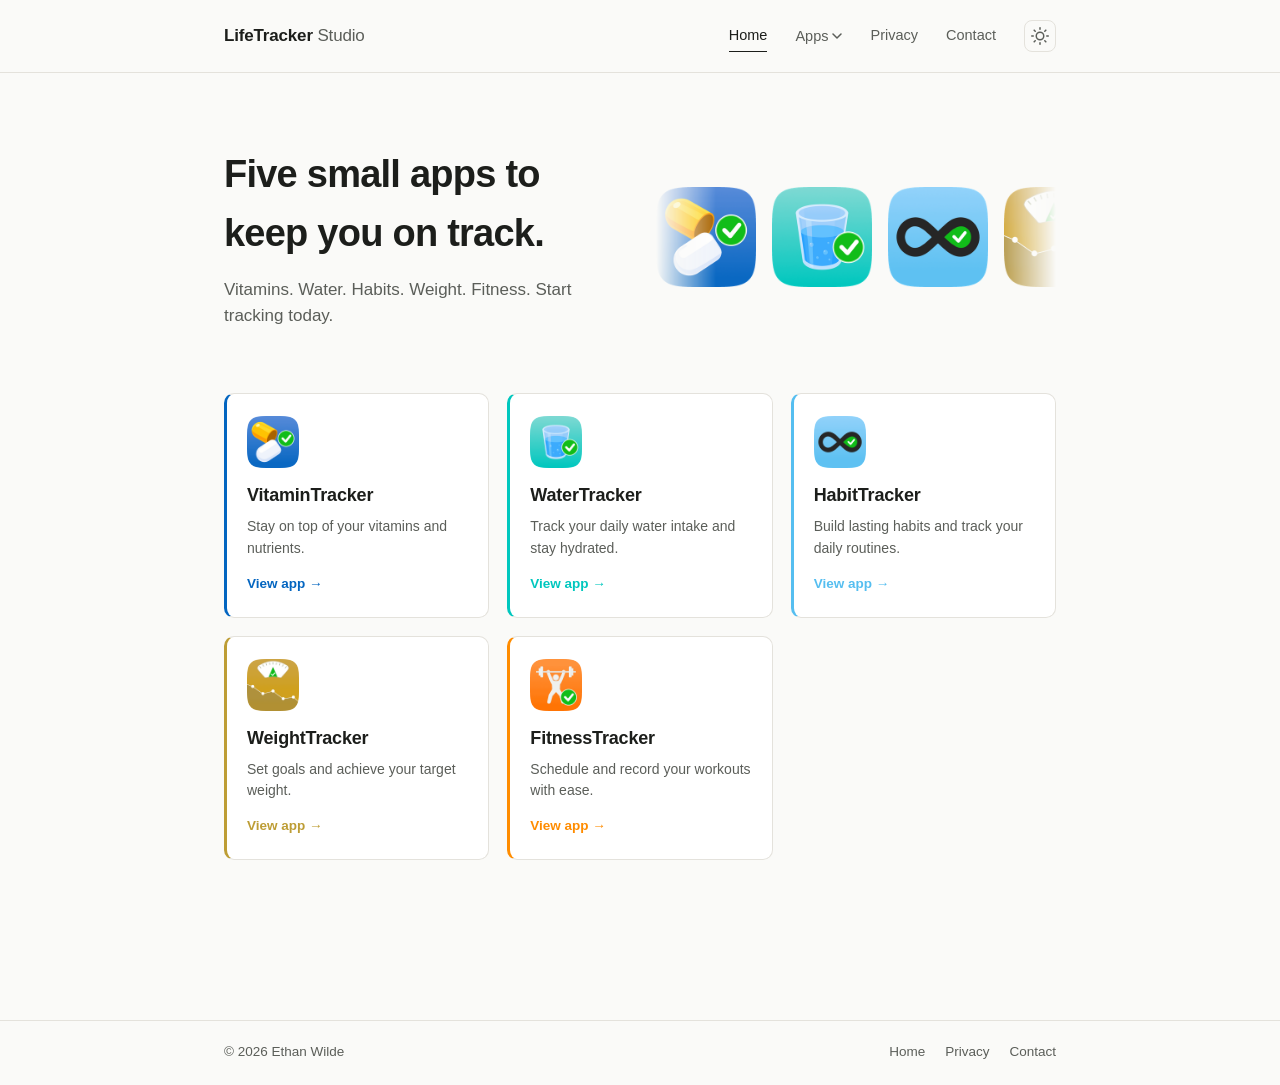
==== index.html @ 7a9c6b12 "Update index.html" ====
<!DOCTYPE html>
<html lang="en">
<head>
<meta charset="UTF-8">
<meta name="viewport" content="width=device-width, initial-scale=1.0">
<title>LifeTracker Studio — five focused apps for your daily routine</title>
<meta name="description" content="VitaminTracker, WaterTracker, HabitTracker, WeightTracker, and FitnessTracker — five small iOS apps built to make daily habits effortless.">
<link rel="stylesheet" href="style.css">
</head>
<body>

<header class="site-header">
  <div class="wrap">
    <a href="index.html" class="brand">LifeTracker<span> Studio</span></a>
    <nav class="main-nav">
      <a href="index.html" class="active">Home</a>
      <div class="nav-dropdown" id="apps-dropdown">
        <button class="nav-dropdown-toggle" aria-haspopup="true" aria-expanded="false" onclick="toggleAppsMenu()">
          Apps
          <svg width="10" height="6" viewBox="0 0 10 6" fill="none" xmlns="http://www.w3.org/2000/svg">
            <path d="M1 1L5 5L9 1" stroke="currentColor" stroke-width="1.5" stroke-linecap="round" stroke-linejoin="round"/>
          </svg>
        </button>
        <div class="nav-dropdown-menu" role="menu">
          <a href="vitamintracker.html" style="--accent: var(--vt); --tint: var(--vt-tint);">
            <img src="images/VTAppIcon.png" alt="">VitaminTracker</a>
          <a href="watertracker.html" style="--accent: var(--wt); --tint: var(--wt-tint);">
            <img src="images/WTAppIcon.png" alt="">WaterTracker</a>
          <a href="habittracker.html" style="--accent: var(--ht); --tint: var(--ht-tint);">
            <img src="images/HTAppIcon.png" alt="">HabitTracker</a>
          <a href="weighttracker.html" style="--accent: var(--mt); --tint: var(--mt-tint);">
            <img src="images/MTAppIcon.png" alt="">WeightTracker</a>          
           <a href="fitnesstracker.html" style="--accent: var(--ft); --tint: var(--ft-tint);">
            <img src="images/FTAppIcon.png" alt="">FitnessTracker</a>
        </div>
      </div>
      <a href="privacy.html">Privacy</a>
      <a href="contact.html">Contact</a>
      <button class="theme-toggle" onclick="toggleTheme()" aria-label="Toggle dark mode">
        <svg id="theme-icon" width="18" height="18" viewBox="0 0 24 24" fill="none" stroke="currentColor" stroke-width="2" stroke-linecap="round" stroke-linejoin="round">
          <circle cx="12" cy="12" r="5"/>
          <line x1="12" y1="1" x2="12" y2="3"/>
          <line x1="12" y1="21" x2="12" y2="23"/>
          <line x1="4.22" y1="4.22" x2="5.64" y2="5.64"/>
          <line x1="18.36" y1="18.36" x2="19.78" y2="19.78"/>
          <line x1="1" y1="12" x2="3" y2="12"/>
          <line x1="21" y1="12" x2="23" y2="12"/>
          <line x1="4.22" y1="19.78" x2="5.64" y2="18.36"/>
          <line x1="18.36" y1="5.64" x2="19.78" y2="4.22"/>
        </svg>
      </button>
    </nav>
    <button class="nav-toggle" onclick="toggleMobileNav()" aria-label="Toggle menu">
      <span></span>
      <span></span>
      <span></span>
    </button>
  </div>
</header>

<main>
  <section class="hero">
    <div class="wrap hero-wrap">
      <div class="hero-carousel">
        <div class="carousel-track">
          <img src="images/VTAppIcon.png" alt="VitaminTracker" class="carousel-icon">
          <img src="images/WTAppIcon.png" alt="WaterTracker" class="carousel-icon">
          <img src="images/HTAppIcon.png" alt="HabitTracker" class="carousel-icon">
          <img src="images/MTAppIcon.png" alt="WeightTracker" class="carousel-icon">     
          <img src="images/FTAppIcon.png" alt="FitnessTracker" class="carousel-icon">     
          <img src="images/VTAppIcon.png" alt="" aria-hidden="true" class="carousel-icon">
          <img src="images/WTAppIcon.png" alt="" aria-hidden="true" class="carousel-icon">
          <img src="images/HTAppIcon.png" alt="" aria-hidden="true" class="carousel-icon">
          <img src="images/MTAppIcon.png" alt="" aria-hidden="true" class="carousel-icon">
          <img src="images/FTAppIcon.png" alt="" aria-hidden="true" class="carousel-icon">
        </div>
      </div>
      <div class="hero-text">
        <h1>Five small apps to keep you on track.</h1>
        <p>Vitamins. Water. Habits. Weight. Fitness. Start tracking today.</p>
      </div>
    </div>
  </section>

  <section class="wrap">
    <div class="app-grid app-grid--3">

    <a href="vitamintracker.html" class="app-card" style="--accent: var(--vt); --tint: var(--vt-tint);">
        <img src="images/VTAppIcon.png" alt="VitaminTracker" class="app-icon">
        <h2>VitaminTracker</h2>
        <p class="tagline">Stay on top of your vitamins and nutrients.</p>
        <span class="cta">View app &rarr;</span>
      </a>
      
      <a href="watertracker.html" class="app-card" style="--accent: var(--wt); --tint: var(--wt-tint);">
        <img src="images/WTAppIcon.png" alt="WaterTracker" class="app-icon">
        <h2>WaterTracker</h2>
        <p class="tagline">Track your daily water intake and stay hydrated.</p>
        <span class="cta">View app &rarr;</span>
      </a>

   <a href="habittracker.html" class="app-card" style="--accent: var(--ht); --tint: var(--ht-tint);">
        <img src="images/HTAppIcon.png" alt="HabitTracker" class="app-icon">
        <h2>HabitTracker</h2>
        <p class="tagline">Build lasting habits and track your daily routines.</p>
        <span class="cta">View app &rarr;</span>
      </a>

      <a href="weighttracker.html" class="app-card" style="--accent: var(--mt); --tint: var(--mt-tint);">
        <img src="images/MTAppIcon.png" alt="WeightTracker" class="app-icon">
        <h2>WeightTracker</h2>
        <p class="tagline">Set goals and achieve your target weight.</p>
        <span class="cta">View app &rarr;</span>
      </a>

      <a href="fitnesstracker.html" class="app-card" style="--accent: var(--ft); --tint: var(--ft-tint);">
          <img src="images/FTAppIcon.png" alt="FitnessTracker" class="app-icon">
          <h2>FitnessTracker</h2>
          <p class="tagline">Schedule and record your workouts with ease.</p>
          <span class="cta">View app &rarr;</span>
        </a>

    </div>
  </section>
</main>

<footer class="site-footer">
  <div class="wrap">
    <span>&copy; 2026 Ethan Wilde</span>
    <div class="footer-links">
      <a href="index.html">Home</a>
      <a href="privacy.html">Privacy</a>
      <a href="contact.html">Contact</a>
    </div>
  </div>
</footer>

<script>
function toggleAppsMenu() {
  const dropdown = document.getElementById('apps-dropdown');
  const isMobile = window.innerWidth <= 760;
  
  if (isMobile) {
    dropdown.classList.toggle('expanded');
  } else {
    const isOpen = dropdown.classList.toggle('open');
    dropdown.querySelector('[aria-expanded]').setAttribute('aria-expanded', isOpen);
  }
}

document.addEventListener('click', function(e) {
  const dropdown = document.getElementById('apps-dropdown');
  if (!dropdown.contains(e.target)) {
    dropdown.classList.remove('open');
    dropdown.querySelector('[aria-expanded]').setAttribute('aria-expanded', 'false');
  }
});


function toggleTheme() {
  const isDark = document.body.classList.toggle('dark');
  localStorage.setItem('theme', isDark ? 'dark' : 'light');
  updateThemeIcon(isDark);
}

function updateThemeIcon(isDark) {
  const icon = document.getElementById('theme-icon');
  if (isDark) {
    icon.innerHTML = '<path d="M21 12.79A9 9 0 1 1 11.21 3 7 7 0 0 0 21 12.79z"/>';
  } else {
    icon.innerHTML = '<circle cx="12" cy="12" r="5"/><line x1="12" y1="1" x2="12" y2="3"/><line x1="12" y1="21" x2="12" y2="23"/><line x1="4.22" y1="4.22" x2="5.64" y2="5.64"/><line x1="18.36" y1="18.36" x2="19.78" y2="19.78"/><line x1="1" y1="12" x2="3" y2="12"/><line x1="21" y1="12" x2="23" y2="12"/><line x1="4.22" y1="19.78" x2="5.64" y2="18.36"/><line x1="18.36" y1="5.64" x2="19.78" y2="4.22"/>';
  }
}

// Apply saved theme on load
(function() {
  const saved = localStorage.getItem('theme');
  if (saved === 'dark') {
    document.body.classList.add('dark');
    updateThemeIcon(true);
  }
})();

function toggleMobileNav() {
  document.querySelector('nav.main-nav').classList.toggle('open');
}
</script>


</body>
</html>
---- style.css ----
:root {
  --bg: #FAFAF8;
  --ink: #1C1E1B;
  --ink-soft: #5B5E59;
  --line: #E4E2DC;
  --card-bg: #FFFFFF;

  --wt: #00C7BE;
  --wt-tint: #E0FAF9;

  --vt: #0365C0;
  --vt-tint: #E0EDFF;

  --ht: #55BEF0;
  --ht-tint: #E5F5FD;

  --mt: #BD9D35;
  --mt-tint: #F7F0D9;

  --ft: #FF8C00;
  --ft-tint: #FFE8D1;

  --maxw: 880px;
}

* { box-sizing: border-box; }

html {
  scroll-behavior: smooth;
}

body {
  margin: 0;
  background: var(--bg);
  color: var(--ink);
  font-family: -apple-system, BlinkMacSystemFont, "Inter", "Helvetica Neue", Arial, sans-serif;
  font-size: 16px;
  line-height: 1.55;
  -webkit-font-smoothing: antialiased;
}

a {
  color: inherit;
}

.wrap {
  max-width: var(--maxw);
  margin: 0 auto;
  padding: 0 24px;
}

/* ---------- Header ---------- */

.site-header {
  border-bottom: 1px solid var(--line);
}

.site-header .wrap {
  display: flex;
  align-items: center;
  justify-content: space-between;
  height: 72px;
}

.brand {
  font-weight: 700;
  font-size: 17px;
  letter-spacing: -0.01em;
  text-decoration: none;
  color: var(--ink);
}

.brand span {
  color: var(--ink-soft);
  font-weight: 500;
}

nav.main-nav {
  display: flex;
  align-items: center;
  gap: 28px;
}

nav.main-nav a {
  text-decoration: none;
  font-size: 14.5px;
  font-weight: 500;
  color: var(--ink-soft);
  padding: 4px 0;
  border-bottom: 1px solid transparent;
  transition: color 0.15s ease, border-color 0.15s ease;
}

nav.main-nav a:hover,
nav.main-nav a:focus-visible {
  color: var(--ink);
  border-bottom-color: var(--ink);
}

nav.main-nav a.active {
  color: var(--ink);
  border-bottom-color: var(--ink);
}

/* ---------- Apps dropdown ---------- */

.nav-dropdown {
  position: relative;
}

.nav-dropdown-toggle {
  display: flex;
  align-items: center;
  gap: 4px;
  background: none;
  border: none;
  cursor: pointer;
  font-family: inherit;
  font-size: 14.5px;
  font-weight: 500;
  color: var(--ink-soft);
  padding: 4px 0;
  border-bottom: 1px solid transparent;
  transition: color 0.15s ease, border-color 0.15s ease;
}

.nav-dropdown-toggle:hover,
.nav-dropdown-toggle:focus-visible {
  color: var(--ink);
  border-bottom-color: var(--ink);
  outline: none;
}

.nav-dropdown-toggle.active {
  color: var(--ink);
  border-bottom-color: var(--ink);
}

.nav-dropdown-toggle svg {
  transition: transform 0.15s ease;
}

.nav-dropdown.open .nav-dropdown-toggle svg {
  transform: rotate(180deg);
}

.nav-dropdown-menu {
  display: none;
  position: absolute;
  top: calc(100% + 12px);
  right: 0;
  min-width: 180px;
  background: var(--card-bg);
  border: 1px solid var(--line);
  border-radius: 10px;
  box-shadow: 0 8px 24px rgba(28, 30, 27, 0.09);
  padding: 6px;
  z-index: 100;
}

.nav-dropdown.open .nav-dropdown-menu {
  display: block;
}

.nav-dropdown-menu a {
  display: flex;
  align-items: center;
  gap: 9px;
  padding: 9px 12px;
  border-radius: 6px;
  font-size: 14px;
  font-weight: 500;
  color: var(--ink-soft);
  text-decoration: none;
  border: none !important;
  transition: background 0.12s ease, color 0.12s ease;
}

.nav-dropdown-menu a img {
  width: 48px;
  height: 48px;
  border-radius: 6px;
  flex-shrink: 0;
}

.nav-dropdown-menu a:hover,
.nav-dropdown-menu a:focus-visible {
  background: var(--tint);
  color: var(--ink);
}

body.dark .nav-dropdown-menu a:hover,
body.dark .nav-dropdown-menu a:focus-visible {
  color: #1C1E1B !important;
}

.nav-dropdown-menu a.active {
  color: var(--ink);
  font-weight: 600;
}

/* ---------- Footer ---------- */

.site-footer {
  border-top: 1px solid var(--line);
  margin-top: 96px;
}

.site-footer .wrap {
  display: flex;
  align-items: center;
  justify-content: space-between;
  height: 64px;
  font-size: 13.5px;
  color: var(--ink-soft);
}

.site-footer a {
  text-decoration: none;
  color: var(--ink-soft);
}

.site-footer a:hover {
  color: var(--ink);
}

.footer-links {
  display: flex;
  gap: 20px;
}

/* ---------- Hero ---------- */

.hero {
  padding: 72px 0 56px;
}

.hero h1 {
  font-size: 38px;
  font-weight: 700;
  letter-spacing: -0.02em;
  margin: 0 0 14px;
  max-width: 16ch;
}

.hero p {
  font-size: 17px;
  color: var(--ink-soft);
  max-width: 48ch;
  margin: 0;
}

/* ---------- App cards (homepage) ---------- */

.app-grid {
  display: grid;
  grid-template-columns: repeat(3, 1fr);
  gap: 18px;
  padding: 8px 0 64px;
}

.app-grid--4 {
  grid-template-columns: repeat(4, 1fr);
}

.app-grid--3 {
  grid-template-columns: repeat(3, 1fr);
}

.app-card {
  background: var(--card-bg);
  border: 1px solid var(--line);
  border-left: 3px solid var(--accent, var(--ink));
  border-radius: 10px;
  padding: 22px 20px;
  text-decoration: none;
  color: var(--ink);
  display: flex;
  flex-direction: column;
  gap: 14px;
  transition: transform 0.15s ease, box-shadow 0.15s ease;
}

.app-card:hover,
.app-card:focus-visible {
  transform: translateY(-2px);
  box-shadow: 0 6px 20px rgba(28, 30, 27, 0.06);
}

.app-icon-placeholder {
  width: 52px;
  height: 52px;
  border-radius: 13px;
  background: var(--tint, var(--line));
  display: flex;
  align-items: center;
  justify-content: center;
  font-weight: 700;
  font-size: 17px;
  color: var(--accent, var(--ink-soft));
}

.app-icon {
  width: 52px;
  height: 52px;
  border-radius: 13px;
  object-fit: cover;
}

.app-icon-big {
  width: 104px;
  height: 104px;
  border-radius: 13px;
  object-fit: cover;
}

.app-card h2 {
  margin: 0;
  font-size: 18px;
  letter-spacing: -0.01em;
}

.app-card .tagline {
  margin: -8px 0 0;
  font-size: 14px;
  color: var(--ink-soft);
}

.app-card .cta {
  margin-top: auto;
  font-size: 13.5px;
  font-weight: 600;
  color: var(--accent, var(--ink));
}

/* ---------- App detail page ---------- */

.app-header {
  padding: 56px 0 36px;
  border-bottom: 1px solid var(--line);
}

.app-header .eyebrow {
  display: inline-flex;
  align-items: center;
  gap: 8px;
  font-size: 30px;
  font-weight: 700;
  letter-spacing: 0.06em;
  text-transform: uppercase;
  color: var(--accent);
  margin-bottom: 16px;
}



.app-header .icon-row {
  display: flex;
  align-items: center;
  gap: 18px;
  margin-bottom: 18px;
}

.app-header .app-icon-placeholder {
  width: 64px;
  height: 64px;
  border-radius: 16px;
  font-size: 20px;
}

.app-header h1 {
  font-size: 32px;
  margin: 0;
  letter-spacing: -0.02em;
}

.app-header .tagline {
  font-size: 17px;
  color: var(--ink-soft);
  max-width: 52ch;
  margin: 0;
}

.section {
  padding: 48px 0;
  border-bottom: 1px solid var(--line);
}

.section:last-of-type {
  border-bottom: none;
}

.section h2 {
  font-size: 13px;
  font-weight: 700;
  letter-spacing: 0.06em;
  text-transform: uppercase;
  color: var(--ink-soft);
  margin: 0 0 22px;
}

.feature-list {
  list-style: none;
  margin: 0;
  padding: 0;
  display: grid;
  grid-template-columns: 1fr 1fr;
  gap: 20px 28px;
}

.feature-list li {
  padding-left: 22px;
  position: relative;
  font-size: 15px;
}

.feature-list li::before {
  content: "";
  position: absolute;
  left: 0;
  top: 7px;
  width: 9px;
  height: 9px;
  border-radius: 2px;
  background: var(--accent);
}

.feature-list strong {
  display: block;
  font-size: 15.5px;
  margin-bottom: 2px;
}

.feature-list .desc {
  color: var(--ink-soft);
  font-size: 14px;
}

.screenshot-row {
  display: flex;
  gap: 16px;
}

.screenshot-placeholder {
  flex: 1;
  aspect-ratio: 9 / 16;
  background: var(--tint);
  border: 1px solid var(--line);
  border-radius: 18px;
  display: flex;
  align-items: center;
  justify-content: center;
  color: var(--accent);
  font-size: 13px;
  font-weight: 600;
}

.platform-row {
  display: flex;
  gap: 10px;
  flex-wrap: wrap;
}

.platform-pill {
  border: 1px solid var(--line);
  border-radius: 100px;
  padding: 7px 14px;
  font-size: 13.5px;
  font-weight: 500;
  color: var(--ink-soft);
}

.store-button {
  display: inline-flex;
  align-items: center;
  gap: 8px;
  background: var(--ink);
  color: var(--bg);
  text-decoration: none;
  padding: 12px 20px;
  border-radius: 9px;
  font-size: 14.5px;
  font-weight: 600;
  margin-top: 6px;
}

.store-button:hover {
  opacity: 0.88;
}

.store-button.disabled {
  background: var(--line);
  color: var(--ink-soft);
  pointer-events: none;
}

.other-apps {
  display: grid;
  grid-template-columns: 1fr 1fr 1fr;
  gap: 14px;
}

/* ---------- Generic page (privacy / contact) ---------- */

.page-header {
  padding: 56px 0 28px;
  border-bottom: 1px solid var(--line);
}

.page-header h1 {
  font-size: 30px;
  margin: 0 0 10px;
  letter-spacing: -0.02em;
}

.page-header p {
  color: var(--ink-soft);
  margin: 0;
  font-size: 15px;
}

.prose {
  padding: 40px 0 64px;
  max-width: 68ch;
}

.prose h2 {
  font-size: 18px;
  margin: 36px 0 12px;
  letter-spacing: -0.01em;
}

.prose h2:first-child {
  margin-top: 0;
}

.prose p, .prose li {
  font-size: 15px;
  color: var(--ink-soft);
}

.prose ul {
  padding-left: 20px;
}

.prose strong {
  color: var(--ink);
}

/* ---------- Contact form ---------- */

.contact-layout {
  display: grid;
  grid-template-columns: 1.1fr 0.9fr;
  gap: 56px;
  padding: 40px 0 72px;
}

.contact-form {
  display: flex;
  flex-direction: column;
  gap: 16px;
}

.field {
  display: flex;
  flex-direction: column;
  gap: 6px;
}

.field label {
  font-size: 13.5px;
  font-weight: 600;
}

.field input,
.field select,
.field textarea {
  font-family: inherit;
  font-size: 15px;
  padding: 11px 13px;
  border: 1px solid var(--line);
  border-radius: 8px;
  background: var(--card-bg);
  color: var(--ink);
}

.field input:focus-visible,
.field select:focus-visible,
.field textarea:focus-visible {
  outline: 2px solid var(--ink);
  outline-offset: 1px;
}

.field textarea {
  resize: vertical;
  min-height: 130px;
}

.submit-btn {
  align-self: flex-start;
  background: var(--ink);
  color: var(--bg);
  border: none;
  font-family: inherit;
  font-size: 15px;
  font-weight: 600;
  padding: 12px 22px;
  border-radius: 9px;
  cursor: pointer;
  margin-top: 4px;
}

.submit-btn:hover {
  opacity: 0.88;
}

.contact-side h2 {
  font-size: 13px;
  font-weight: 700;
  letter-spacing: 0.06em;
  text-transform: uppercase;
  color: var(--ink-soft);
  margin: 0 0 16px;
}

.contact-card {
  border: 1px solid var(--line);
  border-radius: 10px;
  padding: 18px;
  margin-bottom: 14px;
}

.contact-card .name {
  font-weight: 600;
  font-size: 14.5px;
  margin-bottom: 2px;
}

.contact-card .email {
  font-size: 14px;
  color: var(--ink-soft);
  text-decoration: none;
}

.contact-card .email:hover {
  color: var(--ink);
}

.form-note {
  font-size: 13px;
  color: var(--ink-soft);
  margin-top: 4px;
}

/* ---------- Responsive ---------- */

@media (max-width: 760px) {
  .app-grid {
    grid-template-columns: 1fr;
  }
  .app-grid--4 {
    grid-template-columns: 1fr;
  }
  .other-apps {
    grid-template-columns: 1fr;
  }
  .feature-list {
    grid-template-columns: 1fr;
  }
 
  .contact-layout {
    grid-template-columns: 1fr;
    gap: 36px;
  }
  .hero h1 {
    font-size: 30px;
  }
  nav.main-nav {
    gap: 16px;
  }
  .site-header .wrap {
    flex-wrap: wrap;
    height: auto;
    padding-top: 16px;
    padding-bottom: 16px;
    gap: 10px;
  }
  .nav-dropdown-menu a img {
  width: 32px;
  height: 32px;
  border-radius: 8px;
}
.hero-carousel {
  display: block;
  width: 100%;
  height: 70px;
  mask-image: linear-gradient(to right, transparent, black 10%, black 90%, transparent);
  -webkit-mask-image: linear-gradient(to right, transparent, black 10%, black 90%, transparent);
}

.carousel-icon {
  width: 60px;
  height: 60px;
  border-radius: 14px;
}
}

.screenshot-row {
  display: flex;
  gap: 16px;
  overflow-x: auto;
  -webkit-overflow-scrolling: touch;
  scrollbar-width: none;
  padding-bottom: 8px;
}

.screenshot-row::-webkit-scrollbar {
  display: none;
}

.screenshot {
  height: 420px;
  width: auto;
  border-radius: 18px;
  flex: 0 0 auto;
  display: block;
}

@media (prefers-reduced-motion: reduce) {
  * {
    transition: none !important;
    scroll-behavior: auto !important;
  }
}

/* ---------- Theme toggle ---------- */

.theme-toggle {
  background: none;
  border: 1px solid var(--line);
  border-radius: 8px;
  padding: 6px;
  cursor: pointer;
  color: var(--ink-soft);
  display: flex;
  align-items: center;
  justify-content: center;
  transition: color 0.15s ease, border-color 0.15s ease;
}

.theme-toggle:hover {
  color: var(--ink);
  border-color: var(--ink-soft);
}

body.dark {
  --bg: #141414;
  --ink: #F0F0EE;
  --ink-soft: #8A8D87;
  --line: #2C2C2C;
  --card-bg: #1E1E1E;
}


.hero-wrap {
  display: flex;
  align-items: center;
  justify-content: space-between;
  gap: 40px;
}

.hero-text {
  flex: 1;
}

.hero-carousel {
  height: 100px;
  width: 400px;
  overflow: hidden;
  flex-shrink: 0;
  mask-image: linear-gradient(to right, transparent, black 15%, black 85%, transparent);
  -webkit-mask-image: linear-gradient(to right, transparent, black 15%, black 85%, transparent);
}

.carousel-track {
  display: flex;
  flex-direction: row;
  gap: 16px;
  animation: carousel-scroll 14s linear infinite;
}

.carousel-icon {
  width: 100px;
  height: 100px;
  border-radius: 18px;
  flex-shrink: 0;
}

@keyframes carousel-scroll {
  0%   { transform: translateX(0); }
  100% { transform: translateX(calc(-4 * (100px + 16px))); }
}

@media (max-width: 760px) {
  .hero-wrap {
    flex-direction: column;
  }
}


.nav-toggle {
  display: none;
  flex-direction: column;
  gap: 5px;
  background: none;
  border: none;
  cursor: pointer;
  padding: 4px;
}

.nav-toggle span {
  display: block;
  width: 22px;
  height: 2px;
  background: var(--ink);
  border-radius: 2px;
  transition: all 0.2s ease;
}

@media (max-width: 760px) {
  .nav-toggle {
    display: flex;
  }

  nav.main-nav {
    display: none;
    flex-direction: column;
    align-items: flex-start;
    gap: 0;
    position: absolute;
    top: 100%;
    left: 0;
    right: 0;
    background: var(--card-bg);
    border-bottom: 1px solid var(--line);
    padding: 12px 24px 20px;
    z-index: 200;
  }

  nav.main-nav.open {
    display: flex;
  }

  nav.main-nav a {
    padding: 10px 0;
    width: 100%;
    border-bottom: 1px solid var(--line);
  }

  nav.main-nav a:last-child {
    border-bottom: none;
  }

  .site-header .wrap {
    position: relative;
  }
}

@media (max-width: 760px) {
  .theme-toggle {
    display: flex;
    align-items: center;
    gap: 10px;
    width: 100%;
    padding: 10px 0;
    border: none;
    border-top: 1px solid var(--line);
    border-radius: 0;
    justify-content: flex-start;
  }

  .theme-toggle::after {
    content: "Toggle dark mode";
    font-size: 14.5px;
    font-weight: 500;
    color: var(--ink-soft);
  }
}

@media (max-width: 760px) {
  .nav-dropdown-menu {
    display: none;
    position: static;
    box-shadow: none;
    border: none;
    border-radius: 0;
    padding: 4px 0 4px 16px;
    background: none;
    min-width: unset;
  }

  .nav-dropdown.expanded .nav-dropdown-menu {
    display: block;
  }

  .nav-dropdown.expanded .nav-dropdown-toggle svg {
    transform: rotate(180deg);
  }

  .nav-dropdown-toggle {
    width: 100%;
    padding: 10px 0;
    border-bottom: 1px solid var(--line);
  }

  .nav-dropdown-menu a {
    padding: 10px 0;
    border-bottom: 1px solid var(--line);
    border-radius: 0;
  }

  .nav-dropdown-menu a:last-child {
    border-bottom: none;
  }
}

@media (min-width: 761px) {
  .hero-wrap {
    flex-direction: row-reverse;
  }
}
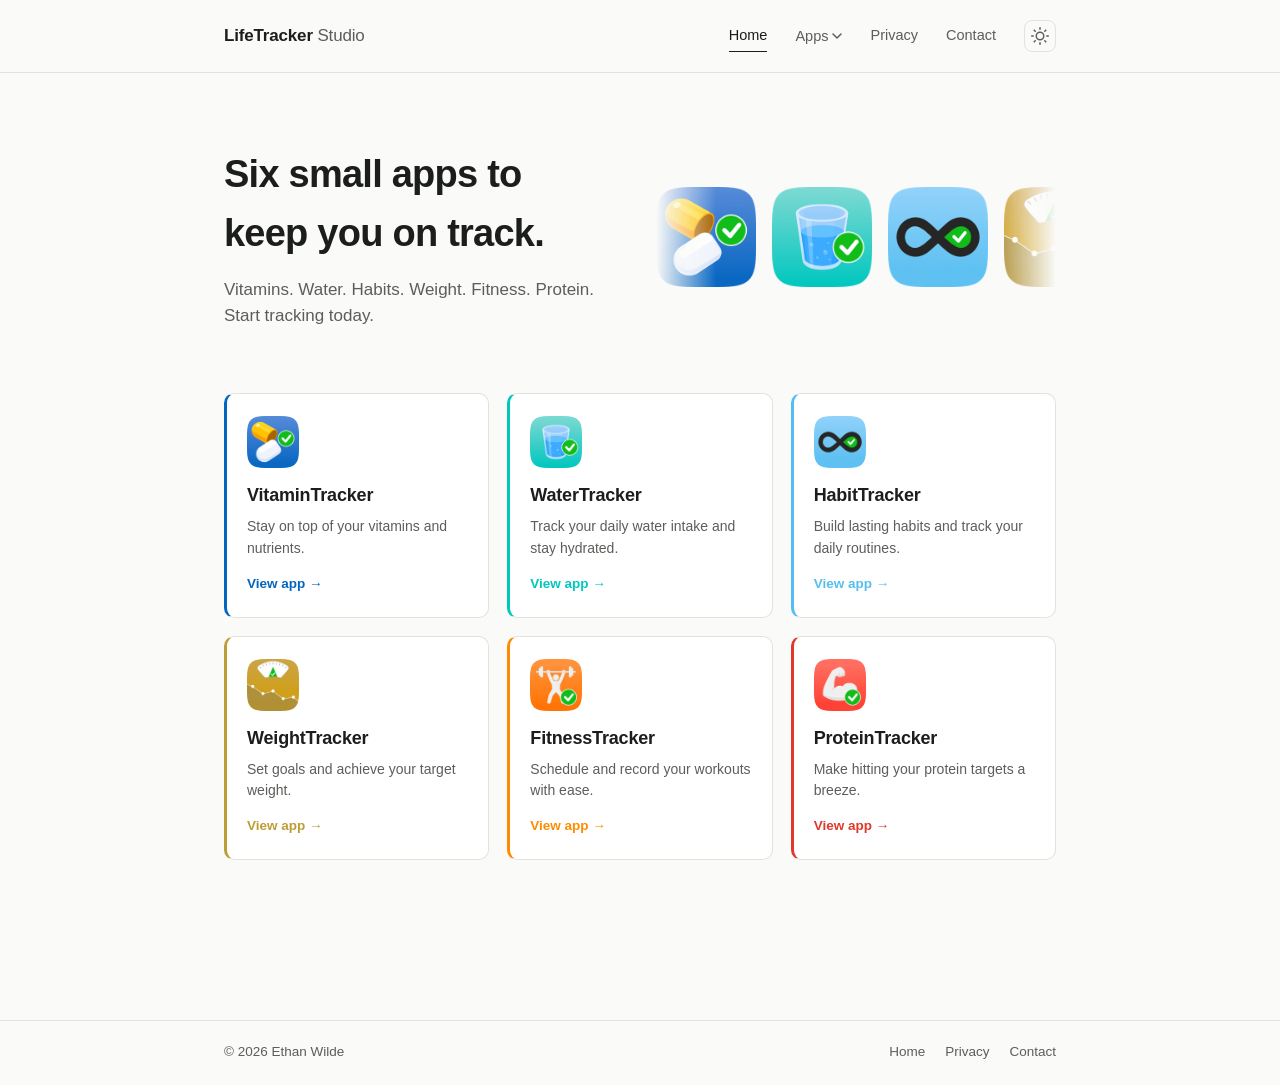
==== commit e2487397: "Update index.html" ====
--- a/index.html
+++ b/index.html
@@ -3,8 +3,8 @@
 <head>
 <meta charset="UTF-8">
 <meta name="viewport" content="width=device-width, initial-scale=1.0">
-<title>LifeTracker Studio — five focused apps for your daily routine</title>
-<meta name="description" content="VitaminTracker, WaterTracker, HabitTracker, WeightTracker, and FitnessTracker — five small iOS apps built to make daily habits effortless.">
+<title>LifeTracker Studio — six focused apps for your daily routine</title>
+<meta name="description" content="VitaminTracker, WaterTracker, HabitTracker, WeightTracker, FitnessTracker, and ProteinTracker — six small iOS apps built to make daily habits effortless.">
 <link rel="stylesheet" href="style.css">
 </head>
 <body>
@@ -32,6 +32,8 @@
             <img src="images/MTAppIcon.png" alt="">WeightTracker</a>          
            <a href="fitnesstracker.html" style="--accent: var(--ft); --tint: var(--ft-tint);">
             <img src="images/FTAppIcon.png" alt="">FitnessTracker</a>
+          <a href="proteintracker.html" style="--accent: var(--st); --tint: var(--st-tint);">
+            <img src="images/STAppIcon.png" alt="">ProteinTracker</a>
         </div>
       </div>
       <a href="privacy.html">Privacy</a>
@@ -67,17 +69,19 @@
           <img src="images/WTAppIcon.png" alt="WaterTracker" class="carousel-icon">
           <img src="images/HTAppIcon.png" alt="HabitTracker" class="carousel-icon">
           <img src="images/MTAppIcon.png" alt="WeightTracker" class="carousel-icon">     
-          <img src="images/FTAppIcon.png" alt="FitnessTracker" class="carousel-icon">     
+          <img src="images/FTAppIcon.png" alt="FitnessTracker" class="carousel-icon"> 
+          <img src="images/STAppIcon.png" alt="ProteinTracker" class="carousel-icon">
           <img src="images/VTAppIcon.png" alt="" aria-hidden="true" class="carousel-icon">
           <img src="images/WTAppIcon.png" alt="" aria-hidden="true" class="carousel-icon">
           <img src="images/HTAppIcon.png" alt="" aria-hidden="true" class="carousel-icon">
           <img src="images/MTAppIcon.png" alt="" aria-hidden="true" class="carousel-icon">
           <img src="images/FTAppIcon.png" alt="" aria-hidden="true" class="carousel-icon">
+          <img src="images/STAppIcon.png" alt="" aria-hidden="true" class="carousel-icon">
         </div>
       </div>
       <div class="hero-text">
-        <h1>Five small apps to keep you on track.</h1>
-        <p>Vitamins. Water. Habits. Weight. Fitness. Start tracking today.</p>
+        <h1>Six small apps to keep you on track.</h1>
+        <p>Vitamins. Water. Habits. Weight. Fitness. Protein. Start tracking today.</p>
       </div>
     </div>
   </section>
@@ -117,6 +121,13 @@
           <img src="images/FTAppIcon.png" alt="FitnessTracker" class="app-icon">
           <h2>FitnessTracker</h2>
           <p class="tagline">Schedule and record your workouts with ease.</p>
+          <span class="cta">View app &rarr;</span>
+        </a>
+
+        <a href="proteintracker.html" class="app-card" style="--accent: var(--st); --tint: var(--st-tint);">
+          <img src="images/STAppIcon.png" alt="ProteinTracker" class="app-icon">
+          <h2>ProteinTracker</h2>
+          <p class="tagline">Make hitting your protein targets a breeze.</p>
           <span class="cta">View app &rarr;</span>
         </a>
 
--- a/style.css
+++ b/style.css
@@ -19,6 +19,9 @@
 
   --ft: #FF8C00;
   --ft-tint: #FFE8D1;
+
+  --st: #e0392b;
+  --st-tint: #fdecea;
 
   --maxw: 880px;
 }
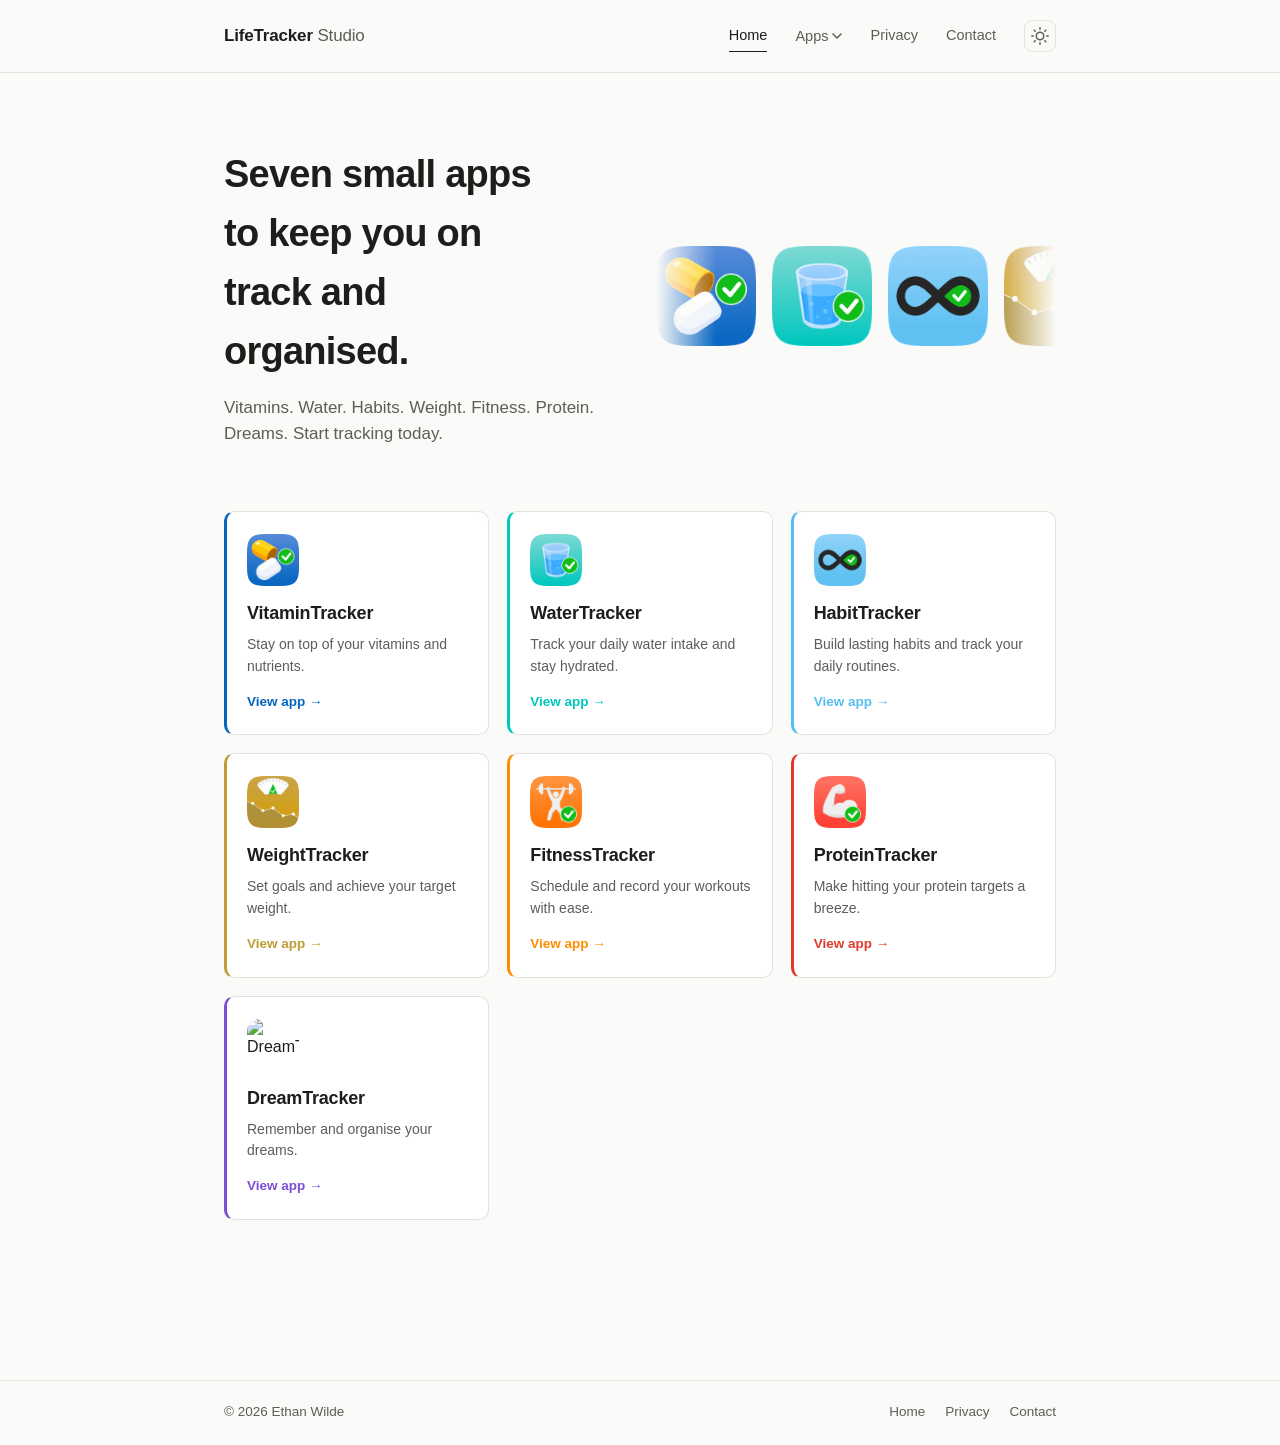
==== commit 782052c9: "Update index.html" ====
--- a/index.html
+++ b/index.html
@@ -3,8 +3,8 @@
 <head>
 <meta charset="UTF-8">
 <meta name="viewport" content="width=device-width, initial-scale=1.0">
-<title>LifeTracker Studio — six focused apps for your daily routine</title>
-<meta name="description" content="VitaminTracker, WaterTracker, HabitTracker, WeightTracker, FitnessTracker, and ProteinTracker — six small iOS apps built to make daily habits effortless.">
+<title>LifeTracker Studio — seven focused apps for your daily routine</title>
+<meta name="description" content="VitaminTracker, WaterTracker, HabitTracker, WeightTracker, FitnessTracker, ProteinTracker, and DreamTracker — a suite of apps built to make daily habits effortless.">
 <link rel="stylesheet" href="style.css">
 </head>
 <body>
@@ -34,6 +34,8 @@
             <img src="images/FTAppIcon.png" alt="">FitnessTracker</a>
           <a href="proteintracker.html" style="--accent: var(--st); --tint: var(--st-tint);">
             <img src="images/STAppIcon.png" alt="">ProteinTracker</a>
+          <a href="dreamtracker.html" style="--accent: var(--dt); --tint: var(--dt-tint);">
+            <img src="images/DTAppIcon.png" alt="">DreamTracker</a>
         </div>
       </div>
       <a href="privacy.html">Privacy</a>
@@ -71,17 +73,19 @@
           <img src="images/MTAppIcon.png" alt="WeightTracker" class="carousel-icon">     
           <img src="images/FTAppIcon.png" alt="FitnessTracker" class="carousel-icon"> 
           <img src="images/STAppIcon.png" alt="ProteinTracker" class="carousel-icon">
+          <img src="images/DTAppIcon.png" alt="DreamTracker" class="carousel-icon">
           <img src="images/VTAppIcon.png" alt="" aria-hidden="true" class="carousel-icon">
           <img src="images/WTAppIcon.png" alt="" aria-hidden="true" class="carousel-icon">
           <img src="images/HTAppIcon.png" alt="" aria-hidden="true" class="carousel-icon">
           <img src="images/MTAppIcon.png" alt="" aria-hidden="true" class="carousel-icon">
           <img src="images/FTAppIcon.png" alt="" aria-hidden="true" class="carousel-icon">
           <img src="images/STAppIcon.png" alt="" aria-hidden="true" class="carousel-icon">
+          <img src="images/DTAppIcon.png" alt="" aria-hidden="true" class="carousel-icon">
         </div>
       </div>
       <div class="hero-text">
-        <h1>Six small apps to keep you on track.</h1>
-        <p>Vitamins. Water. Habits. Weight. Fitness. Protein. Start tracking today.</p>
+        <h1>Seven small apps to keep you on track and organised.</h1>
+        <p>Vitamins. Water. Habits. Weight. Fitness. Protein. Dreams. Start tracking today.</p>
       </div>
     </div>
   </section>
@@ -128,6 +132,13 @@
           <img src="images/STAppIcon.png" alt="ProteinTracker" class="app-icon">
           <h2>ProteinTracker</h2>
           <p class="tagline">Make hitting your protein targets a breeze.</p>
+          <span class="cta">View app &rarr;</span>
+        </a>
+
+      <a href="dreamtracker.html" class="app-card" style="--accent: var(--dt); --tint: var(--dt-tint);">
+          <img src="images/DTAppIcon.png" alt="DreamTracker" class="app-icon">
+          <h2>DreamTracker</h2>
+          <p class="tagline">Remember and organise your dreams.</p>
           <span class="cta">View app &rarr;</span>
         </a>
 
--- a/style.css
+++ b/style.css
@@ -22,6 +22,12 @@
 
   --st: #e0392b;
   --st-tint: #fdecea;
+
+  --dt: #7C4DD6;
+  --dt-tint: #EFE9FB;
+
+  --bt: #98704E;
+  --bt-tint: #F2E7D7;
 
   --maxw: 880px;
 }
@@ -802,7 +808,7 @@
 
 @keyframes carousel-scroll {
   0%   { transform: translateX(0); }
-  100% { transform: translateX(calc(-4 * (100px + 16px))); }
+  100% { transform: translateX(calc(-7 * (100px + 16px))); }
 }
 
 @media (max-width: 760px) {
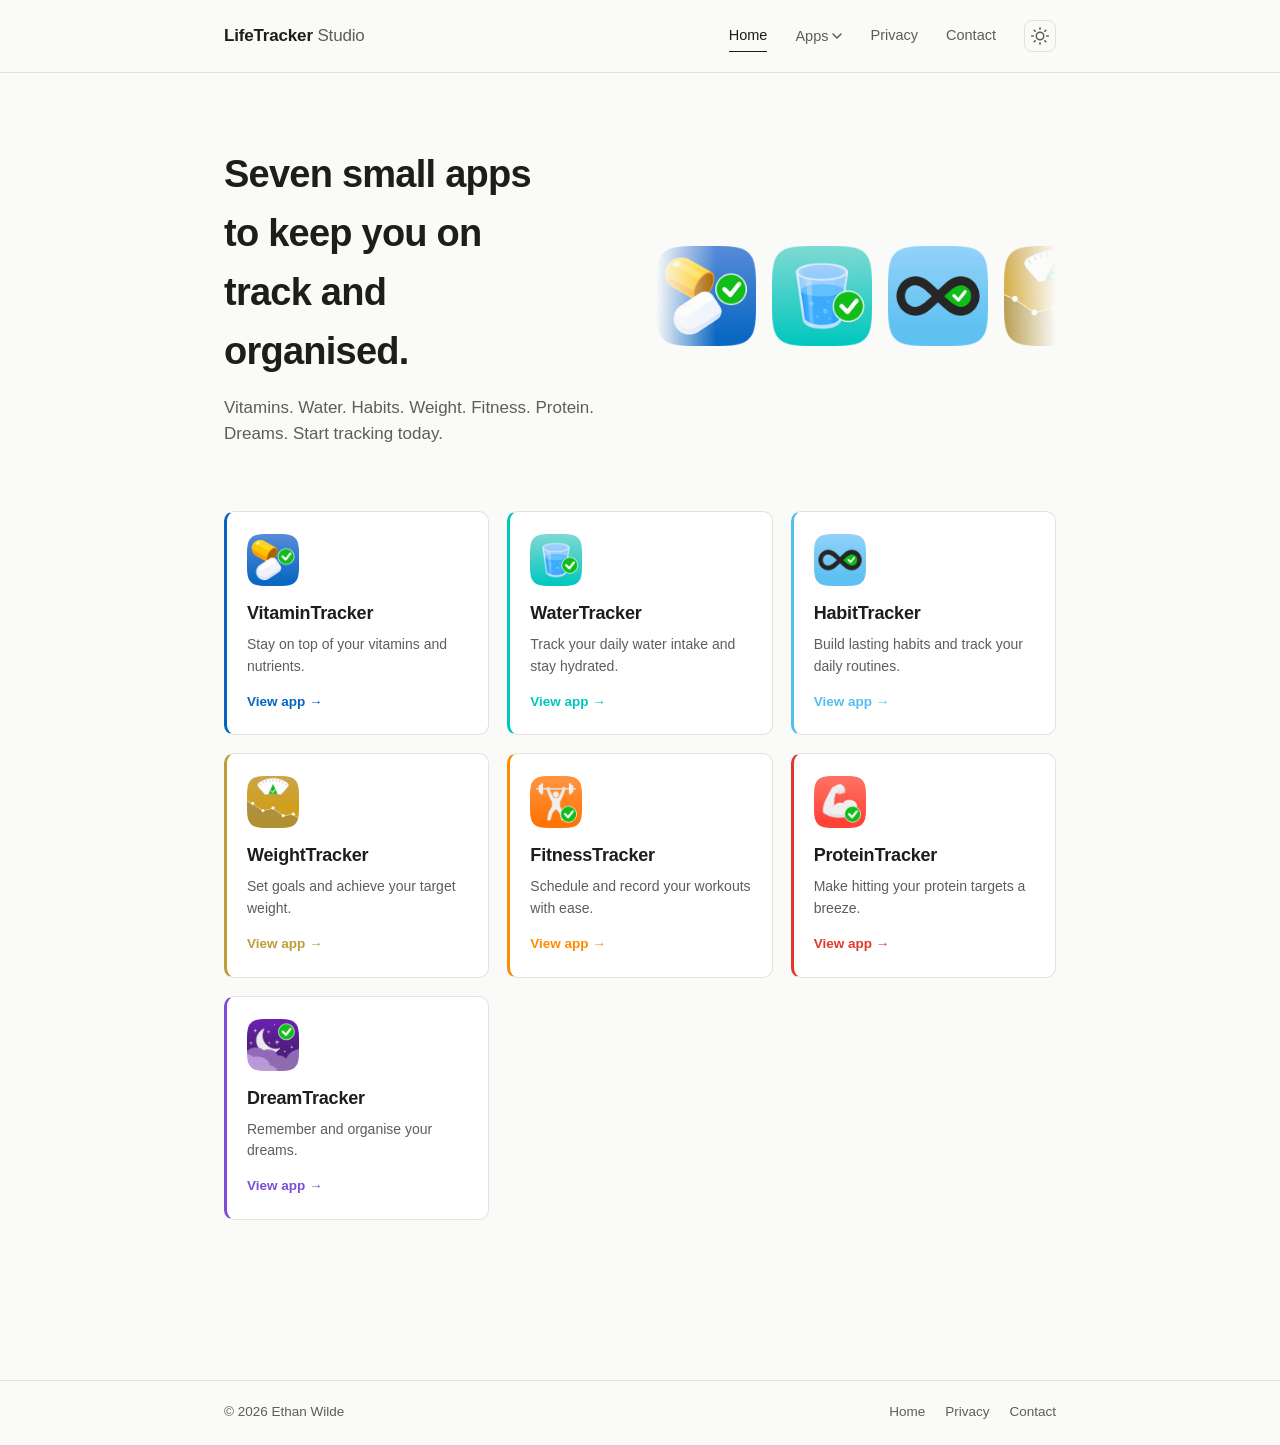
==== commit 781fe3e7: "Update index.html" ====
--- a/index.html
+++ b/index.html
@@ -3,6 +3,9 @@
 <head>
 <meta charset="UTF-8">
 <meta name="viewport" content="width=device-width, initial-scale=1.0">
+<link rel="icon" type="image/svg+xml" href="./favicon.svg">
+<link rel="icon" type="image/png" sizes="32x32" href="./favicon32.png">
+<link rel="apple-touch-icon" sizes="180x180" href="./favicon180.png">
 <title>LifeTracker Studio — seven focused apps for your daily routine</title>
 <meta name="description" content="VitaminTracker, WaterTracker, HabitTracker, WeightTracker, FitnessTracker, ProteinTracker, and DreamTracker — a suite of apps built to make daily habits effortless.">
 <link rel="stylesheet" href="style.css">
--- a/style.css
+++ b/style.css
@@ -939,3 +939,131 @@
     flex-direction: row-reverse;
   }
 }
+
+
+
+
+.screenshot-toolbar {
+  display: flex;
+  align-items: center;
+  justify-content: space-between;
+  gap: 16px;
+  margin-bottom: 22px;
+}
+
+.screenshot-toolbar h2 {
+  margin: 0;
+}
+
+.screenshot-picker {
+  display: inline-flex;
+  gap: 3px;
+  padding: 4px;
+  border: 1px solid var(--line);
+  border-radius: 999px;
+  background: var(--card-bg);
+}
+
+.screenshot-picker button {
+  border: 0;
+  border-radius: 999px;
+  padding: 7px 13px;
+  background: transparent;
+  color: var(--ink-soft);
+  font: inherit;
+  font-size: 13px;
+  font-weight: 600;
+  cursor: pointer;
+  transition: background 0.15s ease, color 0.15s ease;
+}
+
+.screenshot-picker button[aria-pressed="true"] {
+  background: var(--accent);
+  color: #fff;
+}
+
+.screenshot-picker button:focus-visible {
+  outline: 2px solid var(--accent);
+  outline-offset: 2px;
+}
+
+.screenshot-row {
+  align-items: flex-start;
+}
+
+.screenshot-card {
+  flex: 0 0 auto;
+  display: flex;
+  flex-direction: column;
+  align-items: center;
+  gap: 9px;
+  margin: 0;
+}
+
+.screenshot-subtitle {
+  max-width: 28ch;
+  color: var(--ink-soft);
+  font-size: 13px;
+  line-height: 1.4;
+  text-align: center;
+}
+
+.app-cta-group {
+  display: flex;
+  flex-direction: column;
+  align-items: flex-start;
+  gap: 10px;
+  margin-top: 6px;
+}
+
+.app-cta-group .store-button {
+  margin-top: 0;
+}
+
+.screenshot-row {
+  cursor: grab;
+}
+
+.screenshot-row.is-dragging {
+  cursor: grabbing;
+  user-select: none;
+}
+
+.screenshot-row img {
+  -webkit-user-drag: none;
+  user-select: none;
+}
+
+.screenshot-row[data-platform="ipad"] .screenshot {
+  height: 360px;
+}
+
+.screenshot-row[data-platform="mac"] .screenshot {
+  height: 300px;
+}
+
+.screenshot {
+  cursor: zoom-in;
+}
+
+.screenshot-row.is-dragging .screenshot {
+  cursor: grabbing;
+}
+
+
+.platform-row .platform-label {
+  color: var(--ink-soft);
+  font-size: 13px;
+  line-height: 1;
+  font-weight: 600;
+  white-space: nowrap;
+}
+
+.app-cta-group .platform-row {
+  align-items: center;
+}
+
+.app-cta-group .platform-row .platform-label {
+  font-size: 16px;
+  line-height: 1.2;
+}
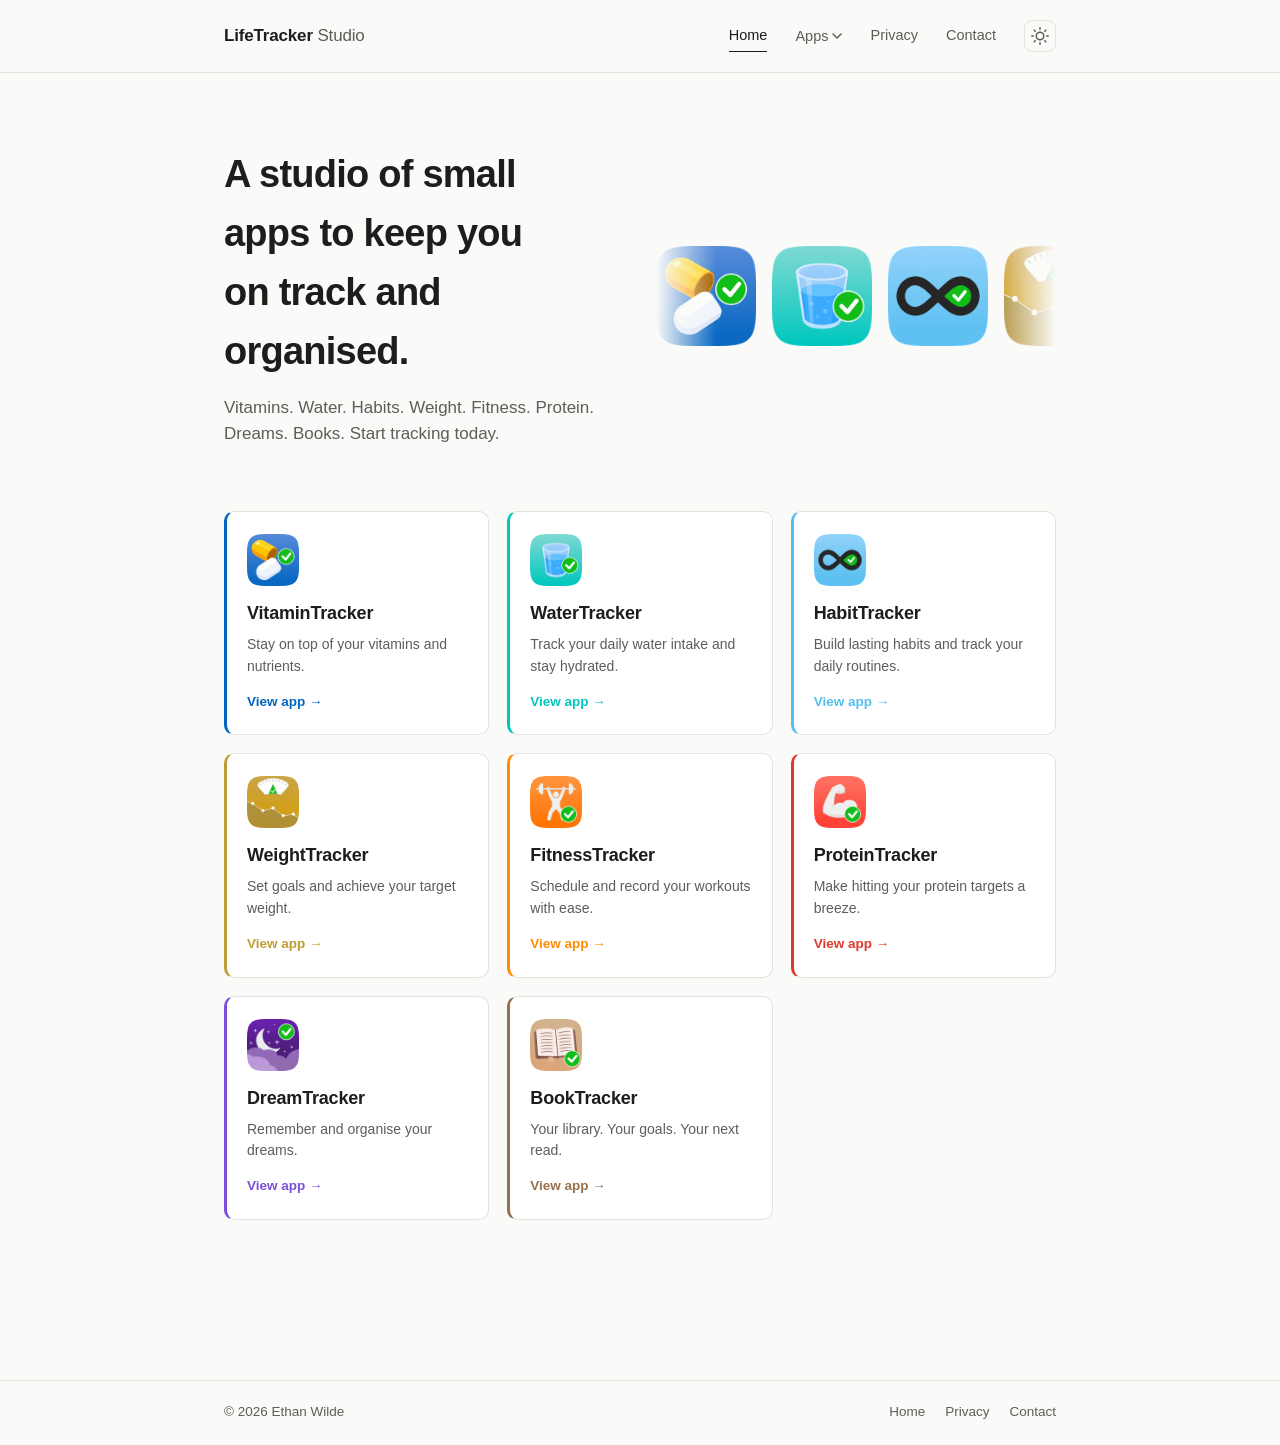
==== commit 6dc81f02: "Update index.html" ====
--- a/index.html
+++ b/index.html
@@ -6,8 +6,8 @@
 <link rel="icon" type="image/svg+xml" href="./favicon.svg">
 <link rel="icon" type="image/png" sizes="32x32" href="./favicon32.png">
 <link rel="apple-touch-icon" sizes="180x180" href="./favicon180.png">
-<title>LifeTracker Studio — seven focused apps for your daily routine</title>
-<meta name="description" content="VitaminTracker, WaterTracker, HabitTracker, WeightTracker, FitnessTracker, ProteinTracker, and DreamTracker — a suite of apps built to make daily habits effortless.">
+<title>LifeTracker Studio — a studio of focused apps for your daily routine</title>
+<meta name="description" content="VitaminTracker, WaterTracker, HabitTracker, WeightTracker, FitnessTracker, ProteinTracker, DreamTracker, and BookTracker — a suite of apps built to make daily habits effortless.">
 <link rel="stylesheet" href="style.css">
 </head>
 <body>
@@ -39,6 +39,8 @@
             <img src="images/STAppIcon.png" alt="">ProteinTracker</a>
           <a href="dreamtracker.html" style="--accent: var(--dt); --tint: var(--dt-tint);">
             <img src="images/DTAppIcon.png" alt="">DreamTracker</a>
+          <a href="booktracker.html" style="--accent: var(--bt); --tint: var(--bt-tint);">
+            <img src="images/BTAppIcon.png" alt="">BookTracker</a>
         </div>
       </div>
       <a href="privacy.html">Privacy</a>
@@ -77,6 +79,7 @@
           <img src="images/FTAppIcon.png" alt="FitnessTracker" class="carousel-icon"> 
           <img src="images/STAppIcon.png" alt="ProteinTracker" class="carousel-icon">
           <img src="images/DTAppIcon.png" alt="DreamTracker" class="carousel-icon">
+          <img src="images/BTAppIcon.png" alt="BookTracker" class="carousel-icon">
           <img src="images/VTAppIcon.png" alt="" aria-hidden="true" class="carousel-icon">
           <img src="images/WTAppIcon.png" alt="" aria-hidden="true" class="carousel-icon">
           <img src="images/HTAppIcon.png" alt="" aria-hidden="true" class="carousel-icon">
@@ -84,11 +87,12 @@
           <img src="images/FTAppIcon.png" alt="" aria-hidden="true" class="carousel-icon">
           <img src="images/STAppIcon.png" alt="" aria-hidden="true" class="carousel-icon">
           <img src="images/DTAppIcon.png" alt="" aria-hidden="true" class="carousel-icon">
+          <img src="images/BTAppIcon.png" alt="" aria-hidden="true" class="carousel-icon">
         </div>
       </div>
       <div class="hero-text">
-        <h1>Seven small apps to keep you on track and organised.</h1>
-        <p>Vitamins. Water. Habits. Weight. Fitness. Protein. Dreams. Start tracking today.</p>
+        <h1>A studio of small apps to keep you on track and organised.</h1>
+        <p>Vitamins. Water. Habits. Weight. Fitness. Protein. Dreams. Books. Start tracking today.</p>
       </div>
     </div>
   </section>
@@ -142,6 +146,13 @@
           <img src="images/DTAppIcon.png" alt="DreamTracker" class="app-icon">
           <h2>DreamTracker</h2>
           <p class="tagline">Remember and organise your dreams.</p>
+          <span class="cta">View app &rarr;</span>
+        </a>
+
+       <a href="booktracker.html" class="app-card" style="--accent: var(--bt); --tint: var(--bt-tint);">
+          <img src="images/BTAppIcon.png" alt="BookTracker" class="app-icon">
+          <h2>BookTracker</h2>
+          <p class="tagline">Your library. Your goals. Your next read.</p>
           <span class="cta">View app &rarr;</span>
         </a>
 
--- a/style.css
+++ b/style.css
@@ -1067,3 +1067,13 @@
   font-size: 16px;
   line-height: 1.2;
 }
+
+/* Apple Watch screenshots */
+.screenshot-row[data-platform="watch"] .screenshot {
+  height: 250px;
+  width: auto;
+}
+
+.screenshot-card[hidden] {
+  display: none;
+}
